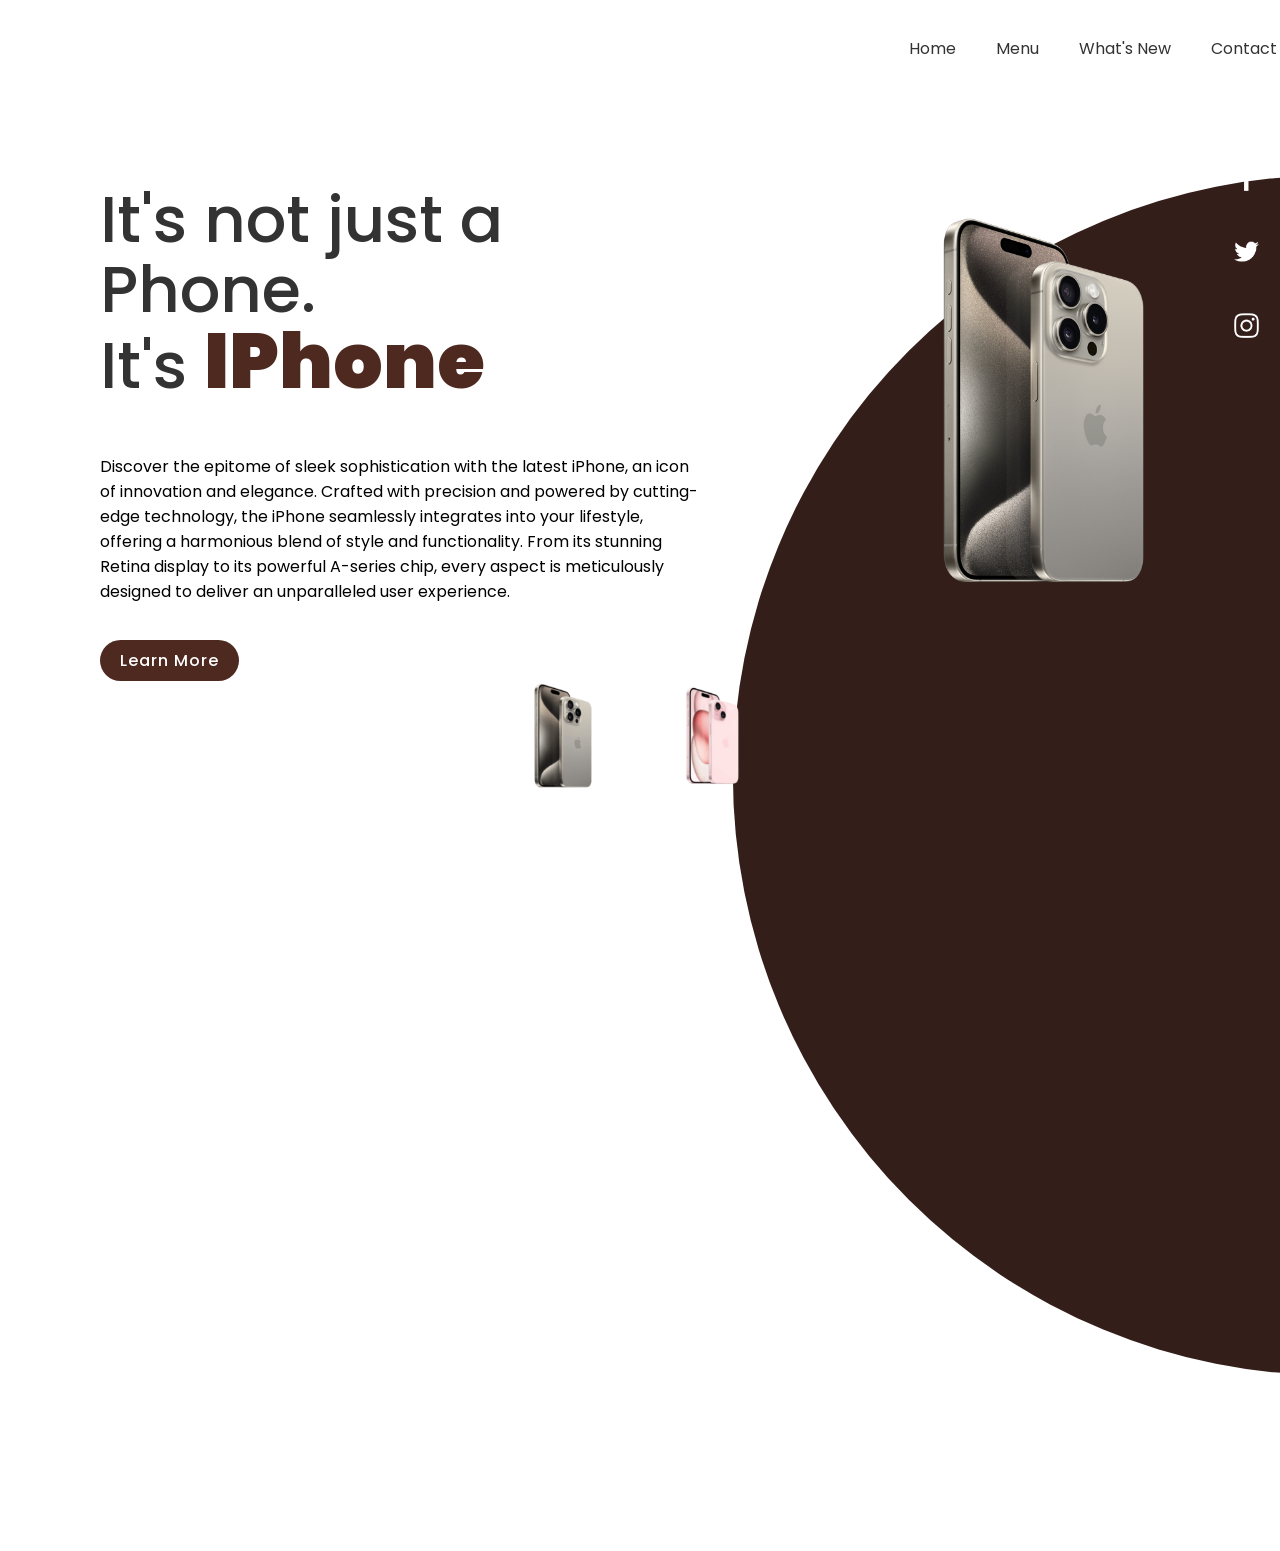
==== Task-1-iPhone-15-Landing-Page/index.html @ d104d415 "Add internship portfolio and projects" ====
<!DOCTYPE html>
<head>
    <meta charset = "UTF-8">
    <meta name="viewport" content="width=device-width, initial-scale=1.0">  
    <link rel="stylesheet" href="style.css">
    <title>
        Iphone 15 Website
    </title>
    <body>
     <section>
        <div class="circle">
        </div>
        <header>
            <a href="#" >
                <img src="apple.png" alt="" srcset="" width="40" class="logo"></a>
            <ul>
                <li><a href="#">Home</a></li>
                <li><a href="#">Menu</a></li>
                <li><a href="#">What's New</a></li>
                <li><a href="#">Contact</a></li>
            </ul>
        </header>
        <div class="content">
            <div class="textBox">
                <h2>
                    It's not just a Phone.<br>It's <span>IPhone</span>
                </h2>
                <p>
                    Discover the epitome of sleek sophistication with the latest iPhone, an icon of innovation and elegance. 
                    Crafted with precision and powered by cutting-edge technology, the iPhone seamlessly integrates into your
                     lifestyle, offering a harmonious blend of style and functionality. From its stunning Retina display to 
                     its powerful A-series chip, every aspect is meticulously designed to deliver an unparalleled user experience. 
                </p>
                <a href="#">Learn More</a>  
                </div>
                <div class="imgBox">
                    <img src="img1.png" alt="" srcset="" class="iphone" width="">
                </div>
            </div>
        </div>
        <ul class="thumb">
            <li><img src="thumb1.png" onclick="imgSlider('img1.png');changeCircleColor('#331e19')"></li> 
            <li><img src="thumb2.png" onclick="imgSlider('img2.png');changeCircleColor('#E75480')"></li>
        </ul>
        <ul class="sci">
            <li><a href="#"><img src="facebook.png"></a></li>
            <li><a href="#"><img src="twitter.png"></a></li>
            <li><a href="#"><img src="instagram.png"></a></li>
        </ul>
     </section>

     <script type="text/javascript">
        function imgSlider(anything){
            document.querySelector('.iphone').src = anything;
        }
        function changeCircleColor(color){
            const circle = document.querySelector('.circle');
            circle.style.background = color;
        }
    </script>
   
    </body>
</head>
</html>
---- Task-1-iPhone-15-Landing-Page/style.css ----
@import url('https://fonts.googleapis.com/css2?family=Poppins:200,300,400,500,600,700,800,900&display=swap');
*
body {
    font-family: 'Poppins', sans-serif;
    margin: 0;
    padding: 0;
    box-sizing: border-box;
 }
 section
 {
    position: relative;
    width: 81%;
    max-height: 27vh;
    padding: 100px;
    display: flex;
    justify-content: space-between;
    align-items:  center;
    background: #fff;
    
 }
 header
 {
    position: absolute;
    top: 0;
    left: 0;
    width: 100%;
    padding: 20px 40px;
    display: flex;
    justify-content: space-between;
    align-items: center;
 }
 header.logo{
    position: relative;
    max-width: 80px;
 }
 header ul
 {
    position: relative;
    display: flex;
 }
 header ul li
 {
    list-style: none;
 }
 header ul li a{
    display: inline-block;
    color: #333;
    font-weight: 400;
    margin-left: 40px;
    text-decoration: none;

 }
 .content
 {
    position:  relative;
    width: 100%;
    display: flex;
    justify-content: space-between;
    align-items: center;
 }
 .content .textBox
 {
  position: relative;
max-width: 600px; 
top: 180px;
bottom: 65px;

}
.content .textBox h2
{
    color: #333;
    font-size: 4em;
    line-height: 1.1em;
    font-weight: 500;
    padding-top: 10px;
}
.content .textBox h2 span
{
    color: #4e2920;
    font-size: 1.2em;
    font-weight: 1000;
}
.content .textBox p
{
    color: #000000;
}
.content .textBox a
{
    display: inline-block;
    margin-top: 20px;
    padding: 8px 20px;
    background: #4e2920 ;
    color: #fff;
    border-radius: 40px;
    font-weight: 500;
    letter-spacing: 1px;
    text-decoration: none;
    transition: 0.3s;
}
.content .textBox a:hover
{
    touch-action: double-tap-zoom-cancel; 
	transform: scale(0.9);
    
}

.content .imgBox 
{
    width: 600px;
    display: flex;
    justify-content: flex-end;
    padding-right: 50px;
    margin-top: 240px;
    
}
.content .imgBox img 
{
    max-width:  100%;
    margin-right: -150px;
    margin-top: 120px;
    
}
.thumb
{
    position: absolute;
    left: 50%;
    bottom: 0px;
    top: 150%;
    transform: translateX(-50%);
    display: flex;
}
.thumb li
{
    list-style:  none;
    display: inline-block;
    margin: 0 20px;
    cursor: pointer;
    transition: 0.5s;
}
.thumb li:hover
{
    transform: translateY(-15px);
}
.thumb li img
{
    max-width: 110px;
}
.sci
{
    position: absolute;
    top: 40%;
    right: -30px;
    transform: translateY(-50px);
    display: flex;
    justify-content: center;
    align-items: center;
    flex-direction: column;
}
.sci li 
{
    list-style: none;
    cursor: pointer;
    transition: 0.3s;
    align-items: center;


}
.sci li:hover
{
    touch-action: pinch-zoom; 
    transform: scale(1.5);
}
.sci li a
{

    display: inline-block;
    margin: 5px 0;
    transform: scale(0.6);
filter: invert(1);
    padding-top: 50%;
}
.circle
{
    position: absolute;
    top: 0%;
    left: 35%;
    width: 71%;
    height: 350%;
    background: #331e19;
    clip-path: circle(600px at 900px);
    

}
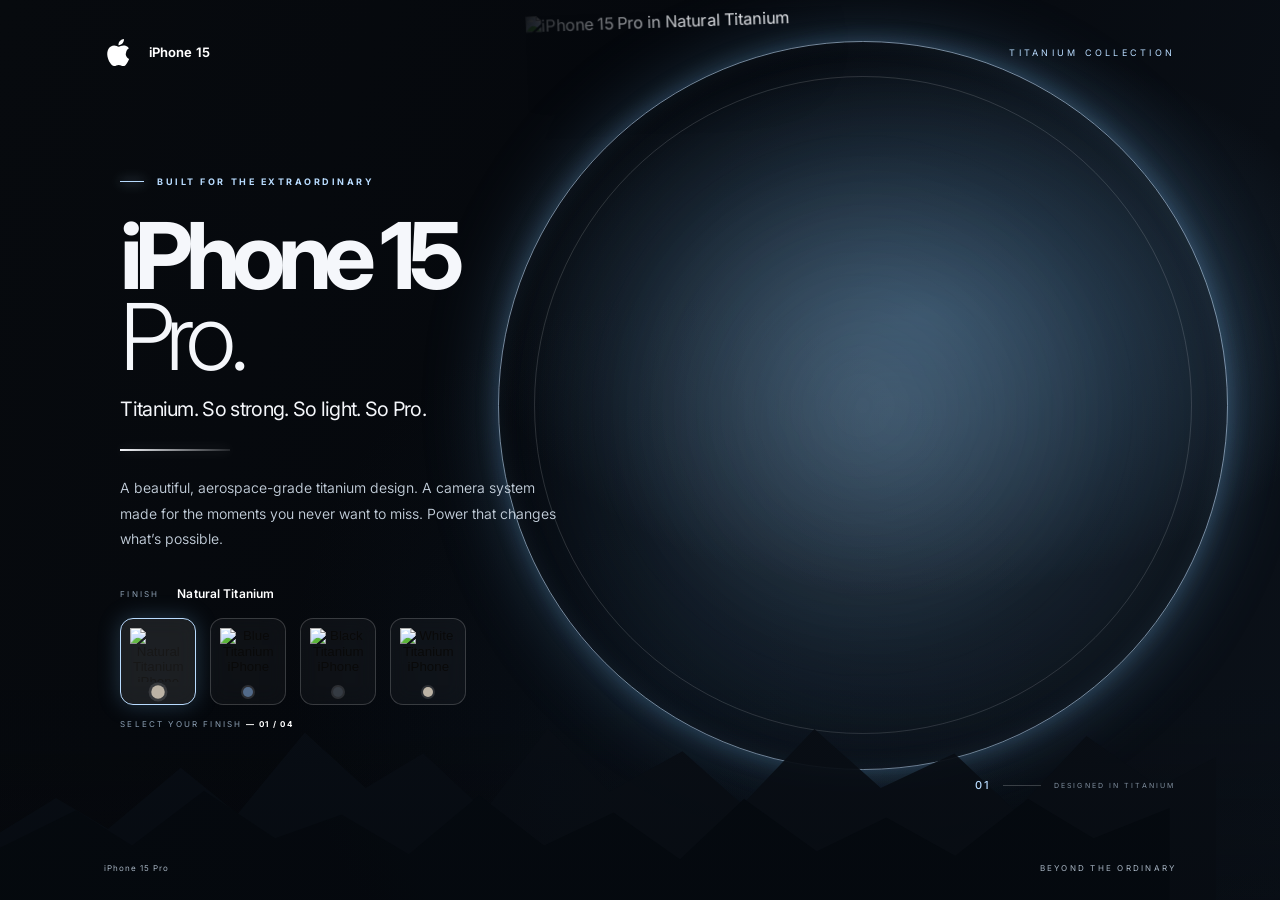
==== commit a4f16c9d: "Add files via upload" ====
--- a/Task-1-iPhone-15-Landing-Page/index.html
+++ b/Task-1-iPhone-15-Landing-Page/index.html
@@ -1,64 +1,62 @@
-<!DOCTYPE html>
-<head>
-    <meta charset = "UTF-8">
-    <meta name="viewport" content="width=device-width, initial-scale=1.0">  
-    <link rel="stylesheet" href="style.css">
-    <title>
-        Iphone 15 Website
-    </title>
-    <body>
-     <section>
-        <div class="circle">
-        </div>
-        <header>
-            <a href="#" >
-                <img src="apple.png" alt="" srcset="" width="40" class="logo"></a>
-            <ul>
-                <li><a href="#">Home</a></li>
-                <li><a href="#">Menu</a></li>
-                <li><a href="#">What's New</a></li>
-                <li><a href="#">Contact</a></li>
-            </ul>
-        </header>
-        <div class="content">
-            <div class="textBox">
-                <h2>
-                    It's not just a Phone.<br>It's <span>IPhone</span>
-                </h2>
-                <p>
-                    Discover the epitome of sleek sophistication with the latest iPhone, an icon of innovation and elegance. 
-                    Crafted with precision and powered by cutting-edge technology, the iPhone seamlessly integrates into your
-                     lifestyle, offering a harmonious blend of style and functionality. From its stunning Retina display to 
-                     its powerful A-series chip, every aspect is meticulously designed to deliver an unparalleled user experience. 
-                </p>
-                <a href="#">Learn More</a>  
-                </div>
-                <div class="imgBox">
-                    <img src="img1.png" alt="" srcset="" class="iphone" width="">
-                </div>
-            </div>
-        </div>
-        <ul class="thumb">
-            <li><img src="thumb1.png" onclick="imgSlider('img1.png');changeCircleColor('#331e19')"></li> 
-            <li><img src="thumb2.png" onclick="imgSlider('img2.png');changeCircleColor('#E75480')"></li>
-        </ul>
-        <ul class="sci">
-            <li><a href="#"><img src="facebook.png"></a></li>
-            <li><a href="#"><img src="twitter.png"></a></li>
-            <li><a href="#"><img src="instagram.png"></a></li>
-        </ul>
-     </section>
-
-     <script type="text/javascript">
-        function imgSlider(anything){
-            document.querySelector('.iphone').src = anything;
-        }
-        function changeCircleColor(color){
-            const circle = document.querySelector('.circle');
-            circle.style.background = color;
-        }
-    </script>
-   
-    </body>
-</head>
-</html>+<!doctype html>
+<html lang="en">
+<head>
+  <meta charset="UTF-8" />
+  <meta name="viewport" content="width=device-width, initial-scale=1.0" />
+  <meta name="theme-color" content="#05080d" />
+  <title>iPhone 15 — Titanium Collection</title>
+  <link rel="preconnect" href="https://fonts.googleapis.com">
+  <link rel="preconnect" href="https://fonts.gstatic.com" crossorigin>
+  <link href="https://fonts.googleapis.com/css2?family=Inter:wght@300;400;500;600;700;800;900&display=swap" rel="stylesheet">
+  <link rel="stylesheet" href="style.css" />
+</head>
+<body data-theme="natural">
+  <main class="scene">
+    <header class="topbar">
+      <a class="brand" href="#top" aria-label="Apple inspired iPhone landing page">
+        <svg viewBox="0 0 24 28" aria-hidden="true"><path d="M19.7 14.8c0-3.1 2.5-4.6 2.6-4.7-1.4-2.1-3.7-2.4-4.5-2.4-1.9-.2-3.7 1.1-4.7 1.1s-2.5-1.1-4.1-1.1c-2.1 0-4.1 1.2-5.2 3.1-2.2 3.8-.6 9.4 1.5 12.5 1 1.5 2.2 3.1 3.8 3 1.5-.1 2.1-1 4-1s2.4 1 4 1c1.7 0 2.7-1.5 3.7-3.1 1.2-1.7 1.7-3.4 1.7-3.5-.1 0-3.1-1.2-3.1-4.9ZM16.6 5.7c.8-1 1.4-2.4 1.2-3.8-1.2.1-2.7.8-3.6 1.8-.8.9-1.5 2.3-1.3 3.7 1.4.1 2.8-.7 3.7-1.7Z"/></svg>
+        <span>iPhone 15</span>
+      </a>
+      <span class="collection">TITANIUM COLLECTION</span>
+    </header>
+
+    <div class="orb" aria-hidden="true"><div class="orb-inner"></div></div>
+    <div class="mountains" aria-hidden="true"></div>
+
+    <section class="copy" id="top">
+      <p class="eyebrow"><span></span> BUILT FOR THE EXTRAORDINARY</p>
+      <h1>iPhone 15<br><em>Pro.</em></h1>
+      <p class="tagline" id="tagline">Titanium. So strong. So light. So Pro.</p>
+      <div class="rule"></div>
+      <p class="description" id="description">A beautiful, aerospace-grade titanium design. A camera system made for the moments you never want to miss. Power that changes what’s possible.</p>
+
+      <div class="finish-head"><span>FINISH</span><strong id="finish-name">Natural Titanium</strong></div>
+      <div class="swatches" role="group" aria-label="Choose iPhone finish">
+        <button class="swatch active" type="button" data-variant="natural" aria-label="Natural Titanium" aria-pressed="true">
+          <span class="swatch-image"><img src="images/iPhone 15 Pro Natural Titanium.png" alt="Natural Titanium iPhone" /></span><i></i>
+        </button>
+        <button class="swatch" type="button" data-variant="blue" aria-label="Blue Titanium" aria-pressed="false">
+          <span class="swatch-image"><img src="images/Blue Titanium Pro Phone.png" alt="Blue Titanium iPhone" /></span><i></i>
+        </button>
+        <button class="swatch" type="button" data-variant="black" aria-label="Black Titanium" aria-pressed="false">
+          <span class="swatch-image"><img src="images/iPhone 15 Pro Black Titanium.png" alt="Black Titanium iPhone" /></span><i></i>
+        </button>
+        <button class="swatch" type="button" data-variant="white" aria-label="White Titanium" aria-pressed="false">
+          <span class="swatch-image"><img src="images/iPhone 15 Pro White Titanium.png" alt="White Titanium iPhone" /></span><i></i>
+        </button>
+      </div>
+      <p class="selector-note">SELECT YOUR FINISH <b>— <span id="counter">01</span> / 04</b></p>
+    </section>
+
+    <section class="product" aria-label="Selected iPhone finish">
+      <div class="product-halo"></div>
+      <img class="hero-phone" id="hero-phone" src="images/iPhone 15 Pro Natural Titanium.png" alt="iPhone 15 Pro in Natural Titanium" />
+    </section>
+
+    <div class="bottom-left">iPhone 15 Pro</div>
+    <div class="bottom-right">BEYOND THE ORDINARY</div>
+    <div class="index-mark"><b id="index-number">01</b><span></span><small>DESIGNED IN TITANIUM</small></div>
+  </main>
+  <script src="script.js"></script>
+</body>
+</html>
--- a/Task-1-iPhone-15-Landing-Page/style.css
+++ b/Task-1-iPhone-15-Landing-Page/style.css
@@ -1,193 +1,118 @@
-@import url('https://fonts.googleapis.com/css2?family=Poppins:200,300,400,500,600,700,800,900&display=swap');
-*
-body {
-    font-family: 'Poppins', sans-serif;
-    margin: 0;
-    padding: 0;
-    box-sizing: border-box;
- }
- section
- {
-    position: relative;
-    width: 81%;
-    max-height: 27vh;
-    padding: 100px;
-    display: flex;
-    justify-content: space-between;
-    align-items:  center;
-    background: #fff;
-    
- }
- header
- {
-    position: absolute;
-    top: 0;
-    left: 0;
-    width: 100%;
-    padding: 20px 40px;
-    display: flex;
-    justify-content: space-between;
-    align-items: center;
- }
- header.logo{
-    position: relative;
-    max-width: 80px;
- }
- header ul
- {
-    position: relative;
-    display: flex;
- }
- header ul li
- {
-    list-style: none;
- }
- header ul li a{
-    display: inline-block;
-    color: #333;
-    font-weight: 400;
-    margin-left: 40px;
-    text-decoration: none;
-
- }
- .content
- {
-    position:  relative;
-    width: 100%;
-    display: flex;
-    justify-content: space-between;
-    align-items: center;
- }
- .content .textBox
- {
-  position: relative;
-max-width: 600px; 
-top: 180px;
-bottom: 65px;
-
-}
-.content .textBox h2
-{
-    color: #333;
-    font-size: 4em;
-    line-height: 1.1em;
-    font-weight: 500;
-    padding-top: 10px;
-}
-.content .textBox h2 span
-{
-    color: #4e2920;
-    font-size: 1.2em;
-    font-weight: 1000;
-}
-.content .textBox p
-{
-    color: #000000;
-}
-.content .textBox a
-{
-    display: inline-block;
-    margin-top: 20px;
-    padding: 8px 20px;
-    background: #4e2920 ;
-    color: #fff;
-    border-radius: 40px;
-    font-weight: 500;
-    letter-spacing: 1px;
-    text-decoration: none;
-    transition: 0.3s;
-}
-.content .textBox a:hover
-{
-    touch-action: double-tap-zoom-cancel; 
-	transform: scale(0.9);
-    
-}
-
-.content .imgBox 
-{
-    width: 600px;
-    display: flex;
-    justify-content: flex-end;
-    padding-right: 50px;
-    margin-top: 240px;
-    
-}
-.content .imgBox img 
-{
-    max-width:  100%;
-    margin-right: -150px;
-    margin-top: 120px;
-    
-}
-.thumb
-{
-    position: absolute;
-    left: 50%;
-    bottom: 0px;
-    top: 150%;
-    transform: translateX(-50%);
-    display: flex;
-}
-.thumb li
-{
-    list-style:  none;
-    display: inline-block;
-    margin: 0 20px;
-    cursor: pointer;
-    transition: 0.5s;
-}
-.thumb li:hover
-{
-    transform: translateY(-15px);
-}
-.thumb li img
-{
-    max-width: 110px;
-}
-.sci
-{
-    position: absolute;
-    top: 40%;
-    right: -30px;
-    transform: translateY(-50px);
-    display: flex;
-    justify-content: center;
-    align-items: center;
-    flex-direction: column;
-}
-.sci li 
-{
-    list-style: none;
-    cursor: pointer;
-    transition: 0.3s;
-    align-items: center;
-
-
-}
-.sci li:hover
-{
-    touch-action: pinch-zoom; 
-    transform: scale(1.5);
-}
-.sci li a
-{
-
-    display: inline-block;
-    margin: 5px 0;
-    transform: scale(0.6);
-filter: invert(1);
-    padding-top: 50%;
-}
-.circle
-{
-    position: absolute;
-    top: 0%;
-    left: 35%;
-    width: 71%;
-    height: 350%;
-    background: #331e19;
-    clip-path: circle(600px at 900px);
-    
-
-}
+:root{font-family:Inter,-apple-system,BlinkMacSystemFont,"Segoe UI",sans-serif;color:#f5f7fb;background:#05080d;font-synthesis:none;text-rendering:optimizeLegibility;--accent:#b9dcff;--glow:rgba(113,174,224,.28);--ring:rgba(186,220,255,.85);--rock:#101820}
+*{box-sizing:border-box}html,body{margin:0;min-height:100%;}body{overflow:hidden}.scene{position:relative;isolation:isolate;min-height:100svh;width:100%;overflow:hidden;background:radial-gradient(ellipse at 72% 35%,var(--glow),transparent 34%),radial-gradient(ellipse at 52% 75%,rgba(26,48,70,.18),transparent 40%),linear-gradient(110deg,#070a0e 0%,#05080d 48%,#0b1119 100%);transition:background .8s ease}
+.topbar{position:absolute;z-index:5;top:4.1%;left:8.1%;right:8.2%;display:flex;align-items:center;justify-content:space-between}.brand{display:flex;align-items:center;gap:18px;color:#fff;text-decoration:none;font-size:13px;font-weight:650;letter-spacing:.01em}.brand svg{width:27px;height:31px;fill:#fff}.collection{font-size:9px;letter-spacing:.36em;color:var(--accent);transition:color .5s}
+.copy{position:absolute;z-index:4;left:9.4%;top:19.5%;width:min(39%,510px)}.eyebrow{display:flex;align-items:center;gap:13px;margin:0 0 28px;font-size:9px;font-weight:700;letter-spacing:.28em;color:var(--accent);white-space:nowrap}.eyebrow span{display:block;width:24px;height:1px;background:var(--accent);box-shadow:0 0 12px var(--accent)}h1{margin:0;font-size:clamp(64px,7.2vw,100px);line-height:.88;letter-spacing:-.085em;font-weight:700}h1 em{font-style:normal;font-weight:300;letter-spacing:-.075em}.tagline{font-size:clamp(16px,1.55vw,21px);margin:20px 0 0;letter-spacing:-.035em}.rule{height:2px;width:110px;margin:28px 0 24px;background:linear-gradient(90deg,#f5f7fb,rgba(245,247,251,.12));box-shadow:0 0 12px rgba(255,255,255,.18)}.description{max-width:450px;margin:0;color:#c5d0dc;font-size:14px;line-height:1.85;font-weight:350}.finish-head{display:flex;align-items:center;gap:18px;margin-top:34px}.finish-head span,.selector-note{font-size:8px;letter-spacing:.27em;color:#8da0b4}.finish-head strong{font-size:12px;font-weight:600;color:#fff;letter-spacing:.01em}.swatches{display:flex;gap:14px;margin-top:17px}.swatch{width:76px;height:87px;padding:9px 9px 7px;border:1px solid rgba(255,255,255,.18);border-radius:13px;background:rgba(255,255,255,.035);display:flex;flex-direction:column;align-items:center;justify-content:space-between;cursor:pointer;transition:border-color .35s,background .35s,transform .35s;backdrop-filter:blur(10px)}.swatch:hover{transform:translateY(-3px);border-color:var(--accent)}.swatch.active{border-color:var(--accent);background:rgba(255,255,255,.09);box-shadow:0 0 22px var(--glow)}.swatch-image{display:block;width:56px;height:54px;overflow:hidden;position:relative}.swatch-image img{width:100%;height:100%;object-fit:cover;object-position:center 24%;mix-blend-mode:screen;filter:contrast(1.08)}.swatch i{display:block;width:10px;height:10px;border-radius:50%;background:#bcb3a5;box-shadow:0 0 0 2px rgba(255,255,255,.12)}.swatch[data-variant=blue] i{background:#526a89}.swatch[data-variant=black] i{background:#353b43}.selector-note{margin-top:14px;font-size:8px}.selector-note b{color:#fff;letter-spacing:.16em}
+.orb{position:absolute;z-index:0;width:min(57vw,760px);aspect-ratio:1;border:1px solid rgba(195,225,255,.6);border-radius:50%;top:4.5%;right:4.1%;box-shadow:0 0 22px var(--glow),inset 0 0 25px rgba(164,211,255,.08),0 0 75px var(--glow);transition:border-color .7s,box-shadow .7s}.orb:before{content:"";position:absolute;inset:4.8%;border:1px solid rgba(255,255,255,.14);border-radius:50%}.orb:after{content:"";position:absolute;inset:12%;border-radius:50%;background:radial-gradient(circle,rgba(255,255,255,.09),transparent 68%);filter:blur(22px)}.orb-inner{position:absolute;inset:-3%;border-radius:50%;background:radial-gradient(circle at 54% 52%,var(--glow),transparent 66%);filter:blur(24px)}
+.product{position:absolute;z-index:2;right:5.3%;top:5%;height:90%;width:52%;display:flex;align-items:center;justify-content:center;pointer-events:none}.hero-phone{position:relative;z-index:2;height:108%;width:100%;object-fit:contain;object-position:center;mix-blend-mode:screen;filter:drop-shadow(0 24px 38px rgba(0,0,0,.65));mask-image:radial-gradient(ellipse 68% 74% at 50% 48%,#000 57%,rgba(0,0,0,.88) 72%,transparent 100%);transition:opacity .25s,filter .6s;transform:rotate(-2deg) scale(1.02)}.hero-phone.changing{opacity:0}.mountains{position:absolute;z-index:3;bottom:-1px;left:0;width:100%;height:24%;pointer-events:none;background:linear-gradient(180deg,transparent,rgba(3,6,10,.25)),url("data:image/svg+xml,%3Csvg xmlns='http://www.w3.org/2000/svg' viewBox='0 0 1600 300' preserveAspectRatio='none'%3E%3Cpath fill='%23090e15' d='M0 300V205l70-48 65 43 91-85 71 64 84-113 76 77 72-48 77 80 79-115 77 88 91-56 75 74 90-105 83 82 92-48 76 80 89-104 91 71 71-42v200Z'/%3E%3Cpath fill='%23050a10' d='M0 300v-74l95-52 70 49 90-76 89 66 83-33 84 55 88-82 81 70 87-46 83 65 80-84 91 73 87-47 86 53 91-79 82 55 95-42v129Z'/%3E%3C/svg%3E") center bottom/100% 100% no-repeat;opacity:.94}.bottom-left,.bottom-right{position:absolute;z-index:5;bottom:3%;font-size:8px;letter-spacing:.13em;color:#a7b4c2}.bottom-left{left:8.1%}.bottom-right{right:8.1%;letter-spacing:.28em}.index-mark{position:absolute;z-index:5;right:8.2%;bottom:12%;display:flex;align-items:center;gap:13px;color:var(--accent)}.index-mark b{font-size:11px;font-weight:500;letter-spacing:.12em}.index-mark span{width:38px;height:1px;background:rgba(255,255,255,.2)}.index-mark small{font-size:7px;letter-spacing:.3em;color:#7e8d9c}
+body[data-theme=blue]{--accent:#91c8ff;--glow:rgba(65,133,218,.34);--ring:rgba(145,200,255,.9)}body[data-theme=black]{--accent:#c3cbd5;--glow:rgba(121,139,160,.25);--ring:rgba(191,205,222,.7)}
+@media(max-width:900px){.copy{left:7%;width:43%;top:21%}.product{right:0;width:55%;height:78%;top:10%}.orb{width:65vw;right:0;top:9%}h1{font-size:clamp(58px,8vw,78px)}.description{font-size:12px}.swatch{width:66px;height:78px}.swatch-image{width:48px;height:46px}}
+@media(max-width:650px){body{overflow:auto}.scene{min-height:100svh;height:auto;padding:0 0 36px;overflow:hidden}.topbar{top:24px;left:7%;right:7%}.brand{font-size:12px}.collection{font-size:7px;letter-spacing:.2em}.copy{position:relative;top:auto;left:auto;width:auto;padding:125px 7% 0}.eyebrow{font-size:8px;margin-bottom:19px}h1{font-size:clamp(58px,15vw,82px)}.tagline{font-size:16px;margin-top:14px}.rule{margin:19px 0 16px}.description{font-size:12px;max-width:390px}.product{position:relative;top:auto;right:auto;width:100%;height:55vh;margin-top:-12px}.hero-phone{height:115%;width:100%;transform:rotate(-2deg) scale(1.05)}.orb{width:90vw;top:48%;right:5%;transform:translateY(-25%)}.mountains{height:15%}.finish-head{margin-top:22px}.swatches{margin-top:12px}.bottom-left,.bottom-right{display:none}.index-mark{right:7%;bottom:4%;}.selector-note{margin-bottom:0}}
+@media(min-width:651px) and (max-height:720px){.copy{top:17%}.eyebrow{margin-bottom:17px}h1{font-size:clamp(56px,6vw,78px)}.tagline{margin-top:12px}.rule{margin:17px 0 14px}.finish-head{margin-top:20px}.product{height:96%;top:1%}.swatch{height:75px}}
+@media(prefers-reduced-motion:reduce){*,*::before,*::after{transition:none!important;scroll-behavior:auto!important}}
+
+.hero-phone.changing {
+  opacity: 0;
+  filter: blur(8px);
+  transform: translateX(35px) rotate(2deg) scale(0.94);
+
+  transition:
+    opacity 0.25s ease,
+    transform 0.4s ease,
+    filter 0.3s ease;
+}
+
+/* New phone enters smoothly */
+.hero-phone.phone-entering {
+  animation: phoneEnter 0.75s cubic-bezier(.16, 1, .3, 1) both;
+}
+
+@keyframes phoneEnter {
+  0% {
+    opacity: 0;
+    filter: blur(9px);
+    transform: translateX(-40px) rotate(-4deg) scale(0.93);
+  }
+
+  65% {
+    opacity: 1;
+    filter: blur(0);
+    transform: translateX(5px) rotate(-1deg) scale(1.03);
+  }
+
+  100% {
+    opacity: 1;
+    filter: none;
+    transform: rotate(-2deg) scale(1.02);
+  }
+}
+
+
+/* =================================
+   TEXT CHANGE ANIMATION
+================================= */
+
+.copy.copy-updating .eyebrow,
+.copy.copy-updating h1,
+.copy.copy-updating .tagline,
+.copy.copy-updating .description,
+.copy.copy-updating .finish-head,
+.copy.copy-updating .swatches,
+.copy.copy-updating .selector-note {
+
+  animation: textEnter 0.5s ease both;
+}
+
+.copy.copy-updating h1 {
+  animation-delay: 0.04s;
+}
+
+.copy.copy-updating .tagline {
+  animation-delay: 0.08s;
+}
+
+.copy.copy-updating .description {
+  animation-delay: 0.12s;
+}
+
+.copy.copy-updating .finish-head {
+  animation-delay: 0.16s;
+}
+
+.copy.copy-updating .swatches {
+  animation-delay: 0.20s;
+}
+
+@keyframes textEnter {
+  from {
+    opacity: 0;
+    transform: translateY(12px);
+  }
+
+  to {
+    opacity: 1;
+    transform: translateY(0);
+  }
+}
+
+
+/* =================================
+   COLOUR SELECTION INTERACTION
+================================= */
+
+.swatch i {
+  transition: transform 0.3s ease;
+}
+
+.swatch.active i {
+  transform: scale(1.35);
+}
+
+
+/* Respect reduced-motion preferences */
+@media (prefers-reduced-motion: reduce) {
+  .hero-phone,
+  .copy * {
+    animation: none !important;
+    transition: none !important;
+  }
+}
